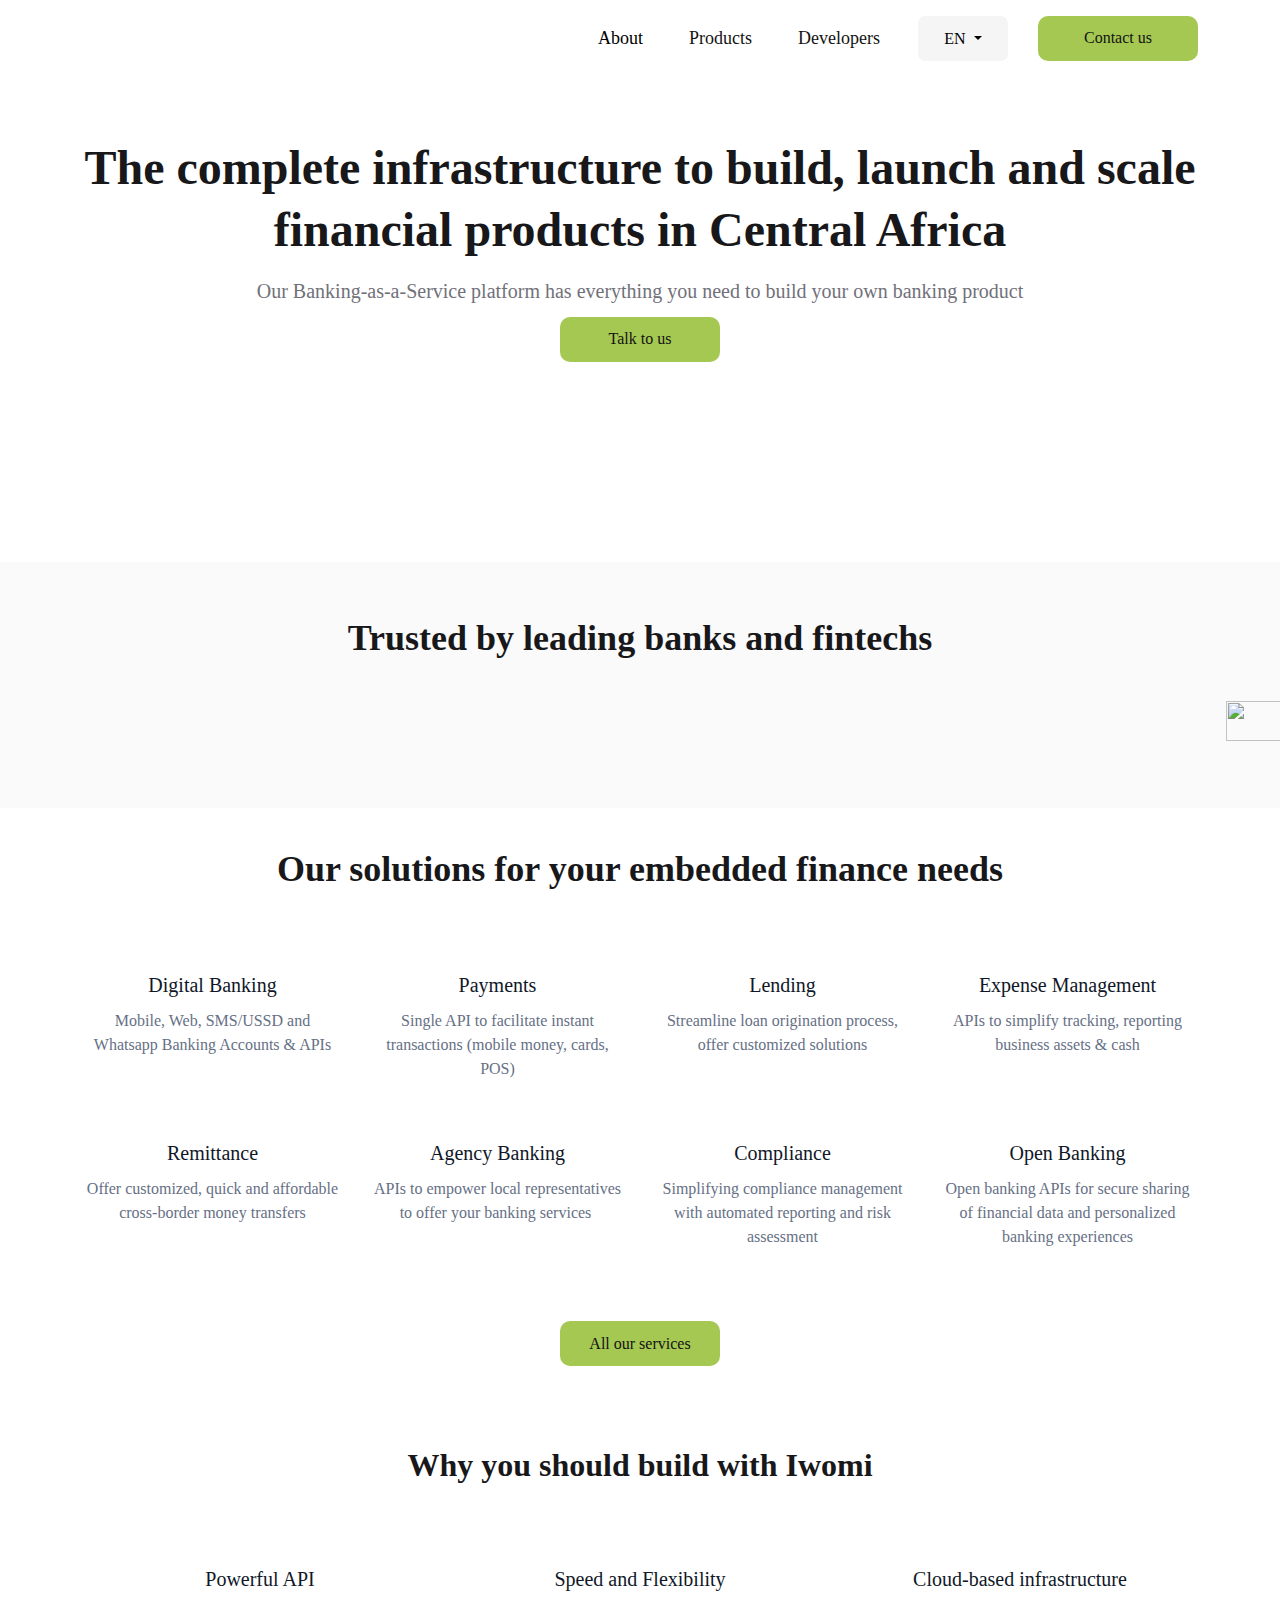
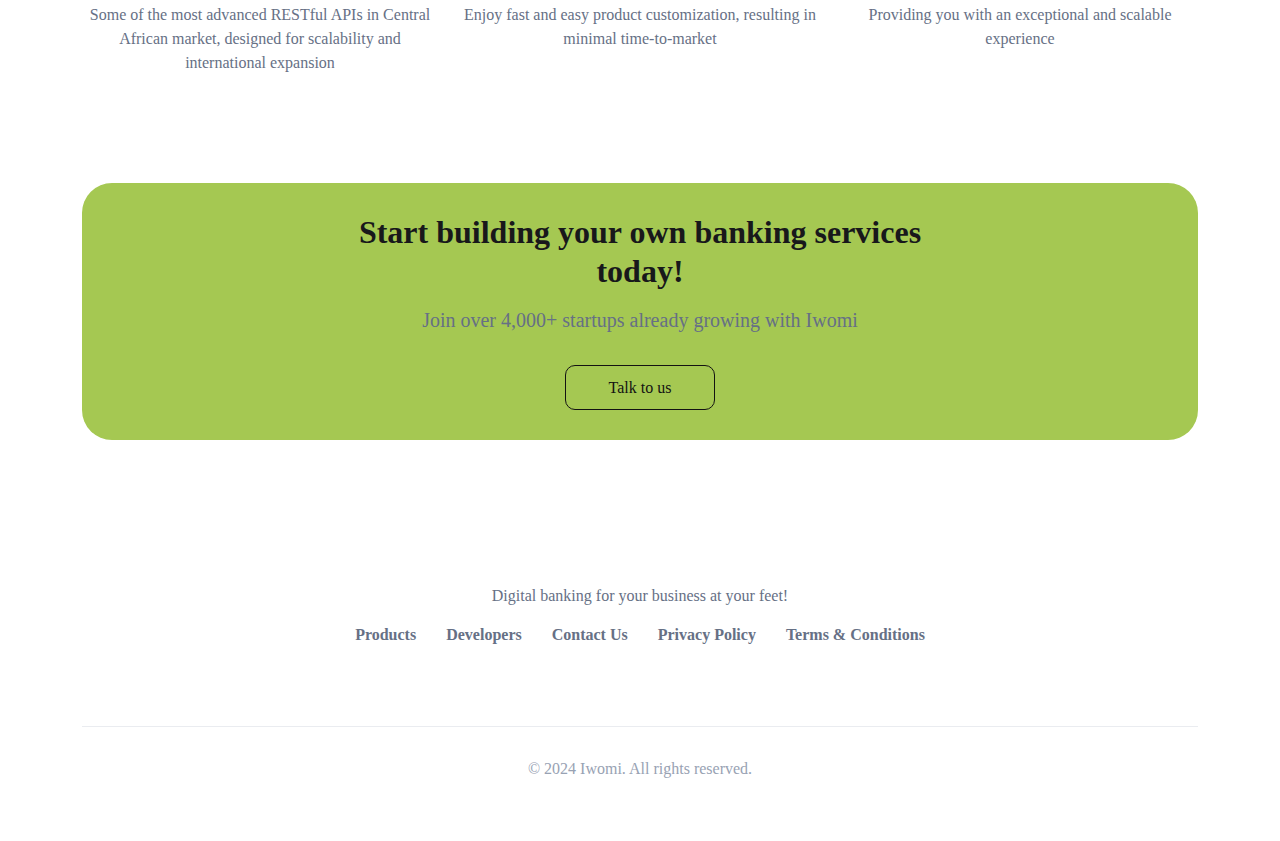
==== index.html @ eb188e6b "widdy" ====
<!doctype html>
<html lang="en">

    <head>
        <meta charset="utf-8">
        <link rel="apple-touch-icon" sizes="180x180" href="./assets/images/apple-touch-icon.png">
        <link rel="icon" type="image/png" sizes="32x32" href="./assets/images/favicon-32x32.png">
        <link rel="icon" type="image/png" sizes="16x16" href="./assets/images/favicon-16x16.png">
        <link rel="manifest" href="./assets/images/site.webmanifest">
        <meta name="msapplication-TileColor" content="#da532c">
        <meta name="theme-color" content="#ffffff">
        <meta name="viewport" content="width=device-width, initial-scale=1">
        <title>iwomi- The complete infrastructure to build, launch and scale financial products in Central Africa
        </title>
        <link href="https://cdn.jsdelivr.net/npm/bootstrap@5.3.3/dist/css/bootstrap.min.css" rel="stylesheet"
            integrity="sha384-QWTKZyjpPEjISv5WaRU9OFeRpok6YctnYmDr5pNlyT2bRjXh0JMhjY6hW+ALEwIH" crossorigin="anonymous">
        <link rel="stylesheet" href="./assets/stylesheet/style.css">
    </head>

    <body>
        <section>
            <div>
                <nav class="navbar navbar-expand-lg bg-transparent pt-3 pb-3">
                    <div class="container">
                        <a class="navbar-brand" href="/">
                            <img src="./assets/images/logo.svg" alt="">
                        </a>
                        <button class="navbar-toggler" type="button" data-bs-toggle="collapse"
                            data-bs-target="#navbarSupportedContent" aria-controls="navbarSupportedContent"
                            aria-expanded="false" aria-label="Toggle navigation">
                            <span class="navbar-toggler-icon"></span>
                        </button>
                        <div class="collapse navbar-collapse" id="navbarSupportedContent">
                            <ul class="navbar-nav me-auto mb-2 mb-lg-0  w-100 d-flex justify-content-end  damn">
                                <li class="nav-item">
                                    <a class="nav-link active" aria-current="page" href="/about.html">About</a>
                                </li>
                                <li class="nav-item">
                                    <a class="nav-link" href="/products.html">Products</a>
                                </li>
                                <li class="nav-item">
                                    <a class="nav-link" href="/developers.html">Developers</a>
                                </li>

                                <li class="nav-item">
                                    <div class="dropdown">
                                        <button class="btn butt dropdown-toggle" type="button" data-bs-toggle="dropdown"
                                            aria-expanded="false">
                                            EN
                                        </button>
                                        <ul class="dropdown-menu">
                                            <li><a class="dropdown-item" href="#">Action</a></li>
                                            <li><a class="dropdown-item" href="#">Another action</a></li>
                                            <li><a class="dropdown-item" href="#">Something else here</a></li>
                                        </ul>
                                    </div>
                                </li>
                                <li class="nav-item">
                                    <button type="button" class=" cont">Contact us</button>
                                </li>

                            </ul>

                        </div>
                    </div>
                </nav>
            </div>
        </section>
        <!-- Home structure -->
        <section>
            <div class="wello">
                <div class="container">
                    <div>
                        <div class="complete">
                            <span>
                                The complete infrastructure to build, launch and scale financial products in
                                <span class="ca">Central
                                    Africa</span>
                            </span>
                        </div>
                        <div class="our">
                            <span>Our Banking-as-a-Service platform has everything you need to build your own banking
                                product</span>
                        </div>
                        <div class="Talk">
                            <button type="button" class=" cont">Talk to us</button>

                        </div>
                        <div class="Talk">
                            <div class="forimage">
                                <video src="./assets/images/weo.mp4" alt="" muted autoplay loop></video>


                            </div>
                        </div>

                    </div>
                </div>
                <div class="weolpss">
                    <div class="Trusted">
                        <span>Trusted by leading banks and fintechs</span>
                    </div>
                    <marquee behavior="scroll" direction="left">
                        <div class="slides">

                            <div class="stare">
                                <img src="./assets/images/img1.png" alt="">
                            </div>
                            <div class="stare">
                                <img src="./assets/images/img2.png" alt="">
                            </div>
                            <div class="stare">
                                <img src="./assets/images/img3.png" alt="">
                            </div>
                            <div class="stare">
                                <img src="./assets/images/img4.png" alt="">
                            </div>
                            <div class="stare">
                                <img src="./assets/images/img5.png" alt="">
                            </div>
                            <div class="stare">
                                <img src="./assets/images/img6.png" alt="">
                            </div>
                            <div class="stare">
                                <img src="./assets/images/img7.png" alt="">
                            </div>
                            <div class="stare">
                                <img src="./assets/images/img8.png" alt="">
                            </div>
                            <div class="stare">
                                <img src="./assets/images/img9.png" alt="">
                            </div>
                            <div class="stare">
                                <img src="./assets/images/img10.png" alt="">
                            </div>
                            <div class="stare">
                                <img src="./assets/images/img11.png" alt="">
                            </div>
                            <div class="stare">
                                <img src="./assets/images/img12.png" alt="">
                            </div>
                            <div class="stare">
                                <img src="./assets/images/img13.png" alt="">
                            </div>
                            <div class="stare">
                                <img src="./assets/images/img14.png" alt="">
                            </div>
                            <div class="stare">
                                <img src="./assets/images/img15.png" alt="">
                            </div>

                            <div class="stare">
                                <img src="./assets/images/img1.png" alt="">
                            </div>
                            <div class="stare">
                                <img src="./assets/images/img2.png" alt="">
                            </div>
                            <div class="stare">
                                <img src="./assets/images/img3.png" alt="">
                            </div>
                            <div class="stare">
                                <img src="./assets/images/img4.png" alt="">
                            </div>
                            <div class="stare">
                                <img src="./assets/images/img5.png" alt="">
                            </div>
                            <div class="stare">
                                <img src="./assets/images/img6.png" alt="">
                            </div>
                            <div class="stare">
                                <img src="./assets/images/img7.png" alt="">
                            </div>
                            <div class="stare">
                                <img src="./assets/images/img8.png" alt="">
                            </div>
                            <div class="stare">
                                <img src="./assets/images/img9.png" alt="">
                            </div>
                            <div class="stare">
                                <img src="./assets/images/img10.png" alt="">
                            </div>
                            <div class="stare">
                                <img src="./assets/images/img11.png" alt="">
                            </div>
                            <div class="stare">
                                <img src="./assets/images/img12.png" alt="">
                            </div>
                            <div class="stare">
                                <img src="./assets/images/img13.png" alt="">
                            </div>
                            <div class="stare">
                                <img src="./assets/images/img14.png" alt="">
                            </div>
                            <div class="stare">
                                <img src="./assets/images/img15.png" alt="">
                            </div>

                        </div>
                    </marquee>
                </div>

            </div>
        </section>
        <!-- solutions hub -->
        <section>
            <div class="ahhau">
                <div class="container">
                    <div class="oursoll">
                        <span>Our solutions for your embedded finance needs</span>
                    </div>
                    <div class="row omamae">
                        <div class="col-12 col-lg-3 mb-5">
                            <div>
                                <div class="d-flex justify-content-center">
                                    <img src="./assets/images/db.svg" alt="">
                                </div>
                                <div class="digi">
                                    <span>Digital Banking</span>
                                </div>
                                <div class="mob">
                                    <span>Mobile, Web, SMS/USSD and Whatsapp Banking Accounts & APIs
                                    </span>
                                </div>
                            </div>
                        </div>
                        <div class="col-12 col-lg-3 mb-5">
                            <div>
                                <div class="d-flex justify-content-center">
                                    <img src="./assets/images/pay.svg" alt="">
                                </div>
                                <div class="digi">
                                    <span>Payments</span>
                                </div>
                                <div class="mob">
                                    <span>Single API to facilitate instant transactions (mobile money, cards, POS)

                                    </span>
                                </div>
                            </div>
                        </div>
                        <div class="col-12 col-lg-3 mb-5">
                            <div>
                                <div class="d-flex justify-content-center">
                                    <img src="./assets/images/lend.svg" alt="">
                                </div>
                                <div class="digi">
                                    <span>Lending</span>
                                </div>
                                <div class="mob">
                                    <span>Streamline loan origination process, offer customized solutions
                                    </span>
                                </div>
                            </div>
                        </div>
                        <div class="col-12 col-lg-3 mb-5">
                            <div>
                                <div class="d-flex justify-content-center">
                                    <img src="./assets/images/em.svg" alt="">
                                </div>
                                <div class="digi">
                                    <span>Expense Management</span>
                                </div>
                                <div class="mob">
                                    <span>APIs to simplify tracking, reporting business assets & cash
                                    </span>
                                </div>
                            </div>
                        </div>
                        <div class="col-12 col-lg-3 mb-5">
                            <div>
                                <div class="d-flex justify-content-center">
                                    <img src="./assets/images/remit.svg" alt="">
                                </div>
                                <div class="digi">
                                    <span>Remittance</span>
                                </div>
                                <div class="mob">
                                    <span>Offer customized, quick and affordable cross-border money transfers
                                    </span>
                                </div>
                            </div>
                        </div>
                        <div class="col-12 col-lg-3 mb-5">
                            <div>
                                <div class="d-flex justify-content-center">
                                    <img src="./assets/images/ab.svg" alt="">
                                </div>
                                <div class="digi">
                                    <span>Agency Banking</span>
                                </div>
                                <div class="mob">
                                    <span>APIs to empower local representatives to offer your banking services 
                                    </span>
                                </div>
                            </div>
                        </div>
                        <div class="col-12 col-lg-3 mb-5">
                            <div>
                                <div class="d-flex justify-content-center">
                                    <img src="./assets/images/compp.svg" alt="">
                                </div>
                                <div class="digi">
                                    <span>Compliance</span>
                                </div>
                                <div class="mob">
                                    <span>Simplifying compliance management with automated reporting and risk assessment
                                    </span>
                                </div>
                            </div>
                        </div>
                        <div class="col-12 col-lg-3 mb-5">
                            <div>
                                <div class="d-flex justify-content-center">
                                    <img src="./assets/images/ob.svg" alt="">
                                </div>
                                <div class="digi">
                                    <span>Open Banking</span>
                                </div>
                                <div class="mob">
                                    <span>Open banking APIs for secure sharing of financial data and personalized
                                        banking experiences
                                    </span>
                                </div>
                            </div>
                        </div>
                    </div>
                    <div class="Talk mt-4 mb-5">
                        <button type="button" class=" cont">All our services</button>

                    </div>
                </div>
            </div>
        </section>

        <!-- why choose us -->
        <div class="whywhyhwy">
            <div class="container">
                <div class="whyshould">
                    <span>Why you should build with Iwomi</span>
                </div>
                <div class="row omamae">
                    <div class="col-12 col-lg-4 mb-5">
                        <div>
                            <div class="d-flex justify-content-center">
                                <img src="./assets/images/db.svg" alt="">
                            </div>
                            <div class="digi">
                                <span>Powerful API</span>
                            </div>
                            <div class="mob">
                                <span>Some of the most advanced RESTful APIs in Central African market, designed for
                                    scalability and international expansion

                                </span>
                            </div>
                        </div>
                    </div>
                    <div class="col-12 col-lg-4 mb-5">
                        <div>
                            <div class="d-flex justify-content-center">
                                <img src="./assets/images/pay.svg" alt="">
                            </div>
                            <div class="digi">
                                <span>Speed and Flexibility</span>
                            </div>
                            <div class="mob">
                                <span>Enjoy fast and easy product customization, resulting in minimal time-to-market

                                </span>
                            </div>
                        </div>
                    </div>
                    <div class="col-12 col-lg-4 mb-5">
                        <div>
                            <div class="d-flex justify-content-center">
                                <img src="./assets/images/lend.svg" alt="">
                            </div>
                            <div class="digi">
                                <span>Cloud-based infrastructure</span>
                            </div>
                            <div class="mob">
                                <span>Providing you with an exceptional and scalable experience
                                </span>
                            </div>
                        </div>
                    </div>
                </div>

                <div class="greenshsy">
                    <div class="evetru">
                        <div class="quetd">
                            <div class="start">
                                <span>Start building your own banking services today!</span>
                            </div>
                            <div class="joinn">
                                <span>Join over 4,000+ startups already growing with Iwomi</span>
                            </div>
                            <div>
                                <button type="button" class=" cont-out">Talk to us</button>
                            </div>
                        </div>
                    </div>
                </div>
            </div>
        </div>
        <!-- footer -->
        <section>
            <div>
                <div class="container">
                    <div class="opopop">
                        <div>
                            <img src="./assets/images/logo.svg" alt="">
                        </div>
                        <div class="digital">
                            <span>Digital banking for your business at your feet!</span>
                        </div>
                        <div class="lions">
                            <a href="./products.html">
                                <div class="popop">
                                    Products
                                </div>
                            </a>
                            <a href="./developers.html">
                                <div class="popop">
                                    Developers
                                </div>
                            </a>

                            <div class="popop">
                                <a href="/contact.html">
                                    Contact Us
                                </a>

                            </div>
                            <div class="popop">
                                Privacy Policy
                            </div>
                            <div class="popop">
                                Terms & Conditions
                            </div>

                        </div>
                        <div class="wlios">
                            <div>
                                <img src="./assets/images/teitter.svg" alt="">
                            </div>
                            <div>
                                <img src="./assets/images/linkdin.svg" alt="">
                            </div>
                            <div>
                                <img src="./assets/images/facebook.svg" alt="">
                            </div>
                            <div>
                                <img src="./assets/images/github.svg" alt="">
                            </div>
                        </div>
                    </div>
                    <div class="siyfha">© 2024 Iwomi. All rights reserved.</div>
                </div>
            </div>
        </section>
        <script src="https://cdn.jsdelivr.net/npm/bootstrap@5.3.3/dist/js/bootstrap.bundle.min.js"
            integrity="sha384-YvpcrYf0tY3lHB60NNkmXc5s9fDVZLESaAA55NDzOxhy9GkcIdslK1eN7N6jIeHz"
            crossorigin="anonymous"></script>
    </body>

</html>
---- assets/stylesheet/style.css ----
.butt {
  background-color: #f5f5f5;
  font-family: Inter;
  font-size: 16px;
  font-weight: 500;
  line-height: 19.36px;
  text-align: center;
  color: #000000;
  width: 90px;
  height: 45px;

  border-radius: 7px;
  opacity: 0px;
}
.cont {
  background-color: #a5c852;
  font-family: Inter;
  font-size: 16px;
  font-weight: 500;
  line-height: 24.2px;
  text-align: center;
  color: #131312;
  width: 160px;
  height: 45px;
  outline: none;
  border: none;
  border-radius: 10px;
  opacity: 0px;
}
.nav-item {
  margin-left: 30px;
}
.nav-link {
  font-family: Inter;
  font-size: 18px;
  font-weight: 500;
  line-height: 21.78px;
  text-align: center;
  color: #131312;
}
.damn {
  display: flex;
  align-items: center;
}
.wello {
  margin-top: 60px;
}
.complete {
  font-family: Inter;
  font-size: 48px;
  font-weight: 700;
  line-height: 62px;
  text-align: center;
  color: #18181b;
}

.our {
  font-family: Inter;
  font-size: 20px;
  font-weight: 400;
  line-height: 26px;
  text-align: center;
  margin-top: 17px;
  color: #71717a;
}
.Talk {
  display: flex;
  justify-content: center;
  margin-top: 13px;
}
.forimage {
  width: 100%;
  height: 100%;
  object-fit: cover;
}
.forimage img {
  width: 100%;
  height: 100%;
  object-fit: cover;
}
.Trusted {
  font-family: Inter;
  font-size: 36px;
  font-weight: 600;
  line-height: 43.57px;
  text-align: center;
  color: #18181b;
  margin-top: 40px;
}
.weolpss {
  background-color: #fafafa;
  margin-top: 30px;
  padding-top: 15px;
  padding-bottom: 20px;
}
.slides {
  display: flex;
  overflow-x: hidden;
  align-items: center;
  gap: 30px;
  margin-top: 40px;
  margin-bottom: 40px;
}
.stare {
  height: 40px;
  width: 200px !important;
  object-fit: cover;
}
.stare img {
  height: 100%;
  width: 200px !important;
  object-fit: contain;
}
.oursoll {
  font-family: Inter;
  font-size: 36px;
  font-weight: 600;
  line-height: 43.57px;
  text-align: center;
  color: #18181b;
}
.ahhau {
  padding-top: 40px;
}
.omamae {
  margin-top: 70px;
}
.digi {
  color: #101828;
  font-family: Inter;
  font-size: 20px;
  font-weight: 500;
  line-height: 30px;
  text-align: center;
  margin-top: 9px;
}
.mob {
  margin-top: 9px;
  color: #667085;
  font-family: Inter;
  font-size: 16px;
  font-weight: 400;
  line-height: 24px;
  text-align: center;
}
.whywhyhwy {
  margin-top: 80px;
  margin-bottom: 80px;
}
.whyshould {
  font-family: Inter;
  font-size: 32px;
  font-weight: 600;
  line-height: 38.73px;
  text-align: center;
  color: #18181b;
}
.greenshsy {
  margin-top: 60px;
  width: 100%;
  height: 100%;

  background-color: #a5c852;
  border-radius: 30px;
}
.evetru {
  background-image: url('../images/vv.svg');
  background-position: center;
  background-size: cover;
  width: 100%;
  height: 100%;
  display: flex;
  justify-content: center;
}
.quetd {
  width: 55%;
  display: flex;
  /* justify-content: center; */
  align-items: center;
  flex-direction: column;
  padding-top: 30px;
  padding-bottom: 30px;
}
.start {
  font-family: Inter;
  font-size: 32px;
  font-weight: 600;
  line-height: 38.73px;
  text-align: center;
  color: #18181b;
}
.joinn {
  font-family: Inter;
  font-size: 20px;
  font-weight: 400;
  line-height: 30px;
  text-align: center;
  color: #667085;
  margin-top: 15px;
}
.cont-out {
  background-color: #a5c85200;
  font-family: Inter;
  font-size: 16px;
  font-weight: 500;
  line-height: 24.2px;
  text-align: center;
  color: #131312;
  width: 150px;
  height: 45px;
  outline: none;
  border: 1px solid #131312;
  border-radius: 10px;
  margin-top: 30px;
}
.opopop {
  display: flex;
  justify-content: center;
  width: 100%;

  flex-direction: column;
  align-items: center;
  padding-top: 40px;
  padding-bottom: 40px;
}
.digital {
  color: #667085;
  font-family: Inter;
  font-size: 16px;
  font-weight: 400;
  line-height: 24px;
  text-align: center;
}
.lions {
  display: flex;
  gap: 30px;
  margin-top: 15px;
}
.popop {
  color: #667085;
  font-family: Inter;
  font-size: 16px;
  font-weight: 600;
  line-height: 24px;
  text-align: left;
  cursor: pointer;
}
.popop a {
  color: inherit !important;
}
.wlios {
  display: flex;
  gap: 30px;
  margin-top: 15px;
}
.wlios div {
  cursor: pointer;
}
.siyfha {
  border-top: 1px solid #eaecf0;
  color: #98a2b3;
  padding-top: 30px;
  padding-bottom: 60px;
  font-family: Inter;
  font-size: 16px;
  font-weight: 400;
  line-height: 24px;
  text-align: center;
}
.hetay {
  width: 100%;
  height: 100%;
  border-radius: 30px;
  background-color: #a5c8520d;
  display: flex;
  padding-top: 40px;
  padding-bottom: 40px;
  justify-content: center;
  align-items: center;
  flex-direction: column;
  margin-top: 40px;
}
.hetay2 {
  width: 100%;
  height: 100%;
  border-radius: 30px;
  background-color: #a5c85200;
  display: flex;
  padding-top: 40px;
  padding-bottom: 40px;
  justify-content: center;
  align-items: center;
  flex-direction: column;
  margin-top: 40px;
}
.whoarewe {
  font-family: Inter;
  font-size: 36px;
  font-weight: 700;
  line-height: 62px;
  text-align: center;
  color: #18181b;
}
.whiry {
  font-family: Inter;
  font-size: 20px;
  font-weight: 400;
  line-height: 26px;
  text-align: center;
  color: #767676;
  width: 70%;
  margin-top: 18px;
}
.arrwi {
  width: 100%;
  height: 100%;
  margin-top: 60px;
  margin-bottom: 30px;
  object-fit: cover;
}
.arrwi img {
  width: 100%;
  height: 100%;

  object-fit: cover;
}
.arrowsbsbs {
  margin-top: 90px;
}
.wiss {
  width: 100%;
  height: 100%;
  object-fit: cover;
}
.wiss img {
  width: 100%;
  height: 100%;
}
.mission {
  font-family: Inter;
  font-size: 36px;
  font-weight: 600;
  line-height: 43.57px;
  text-align: left;
  color: #131312;
}
.wefight {
  font-family: Inter;
  font-size: 20px;
  font-weight: 400;
  line-height: 24px;
  text-align: left;
  color: #667085;
  margin-top: 20px;
}
.sasau {
  display: flex;
  height: 100%;
  align-items: center;
  margin-left: 30px;
}
.rowd {
  display: flex;
  gap: 23px;
}
.pdpd {
  font-family: Inter;
  font-size: 18px;
  font-weight: 400;
  cursor: pointer;
  color: #131312;
  height: 35px;
}
.actives {
  border-bottom: 1px solid #a5c852;
  color: #a5c852 !important;
}

a {
  text-decoration: none;
}
.ajaba {
  display: flex;
  justify-content: center;
  gap: 50px;
  margin-top: 40px;
}
.mojito {
  width: 220px;
  height: 61px;
}
.mojito img {
  width: 100%;
  height: 100%;
  object-fit: cover;
}
.eifjs {
  width: 100%;
  height: 100%;
}
.eifjs img {
  width: 100%;
  height: 100%;
  object-fit: cover;
}
.rres {
  font-family: Inter;
  font-size: 20px;
  font-weight: 400;
  line-height: 30px;
  text-align: left;
  color: #667085;
}
.rres a {
  font-family: Inter;
  font-size: 20px;
  font-weight: 500;
  line-height: 30px;
  text-align: left;
  color: #a5c852;
}
.labell {
  color: #344054;
  font-family: Inter;
  font-size: 14px;
  font-weight: 500;
  line-height: 20px;
  text-align: left;
}
.ikhfu {
  height: 48px;
  width: 100%;
  padding: 12px 16px 12px 16px;
  border-radius: 8px;
  border: 1px solid #d0d5dd;
  outline: none;
  margin-top: 15px;
  font-family: Inter;
  font-size: 16px;
  font-weight: 400;
  line-height: 24px;
  text-align: left;
  color: #667085;
}
.area {
  width: 100%;
  height: 128px;
  padding: 10px 14px 10px 14px;
  gap: 8px;
  border-radius: 8px;
  border: 1px solid #d0d5dd;
  outline: none;
  margin-top: 15px;
  font-family: Inter;
  font-size: 16px;
  font-weight: 400;
  line-height: 24px;
  text-align: left;
  color: #667085;
}
.Submit {
  width: 100%;
  height: 48px;
  padding: 12px 20px 12px 20px;
  gap: 8px;
  border-radius: 8px;
  border: none;
  background-color: #a5c852;
  color: black;
}
@media screen and (max-width: 991px) {
  .sasau {
    display: flex;
    height: 100%;
    align-items: center;
    margin-left: 30px;
    margin-top: 30px;
  }
  .whiry {
    font-family: Inter;
    font-size: 20px;
    font-weight: 400;
    line-height: 26px;
    text-align: center;
    color: #767676;
    width: 90%;
    margin-top: 18px;
  }
  .nav-item {
    margin-left: 0px;
  }
  .butt {
    background-color: #f5f5f5;
    margin-top: 6px;
  }
  .cont {
    background-color: #a5c852;
    margin-top: 15px;
  }
  .damn {
    display: flex;
    align-items: flex-start;
  }
  .quetd {
    width: 90%;
    padding-top: 50px;
    padding-bottom: 50px;
  }
}
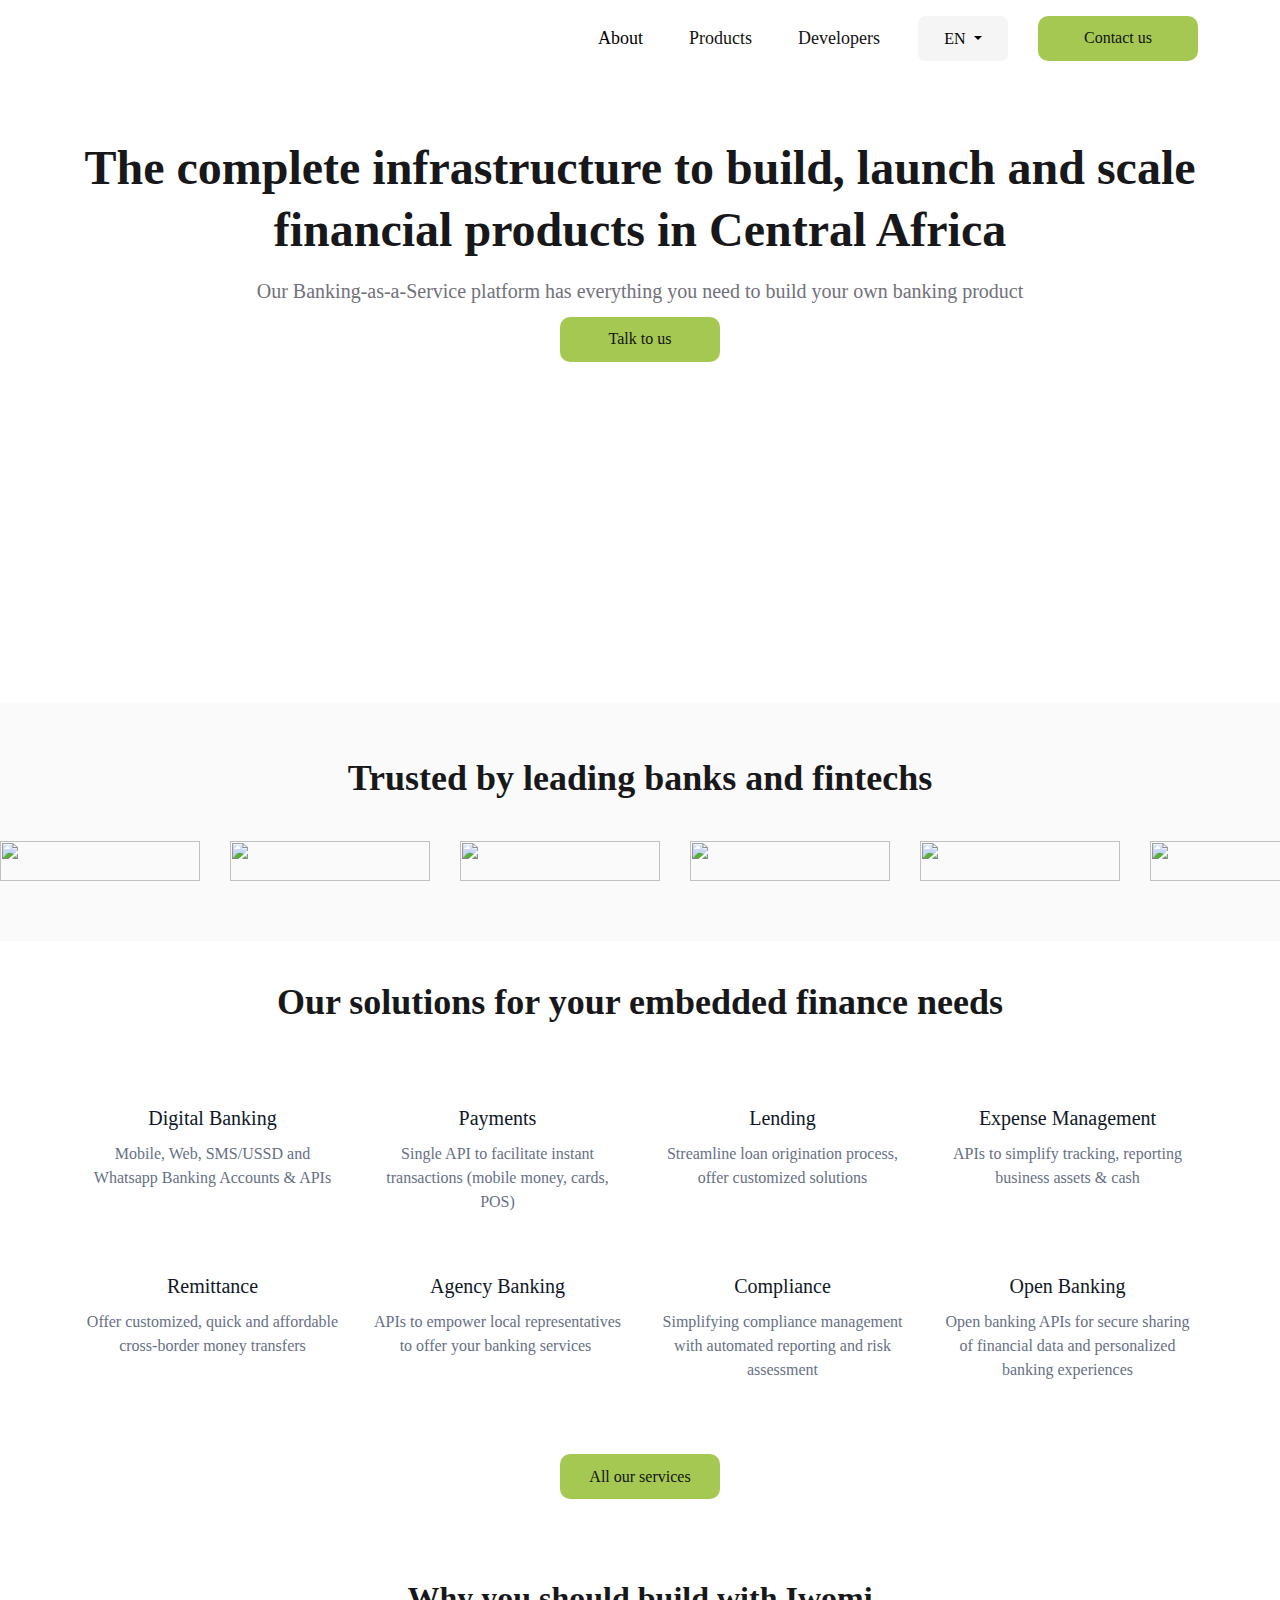
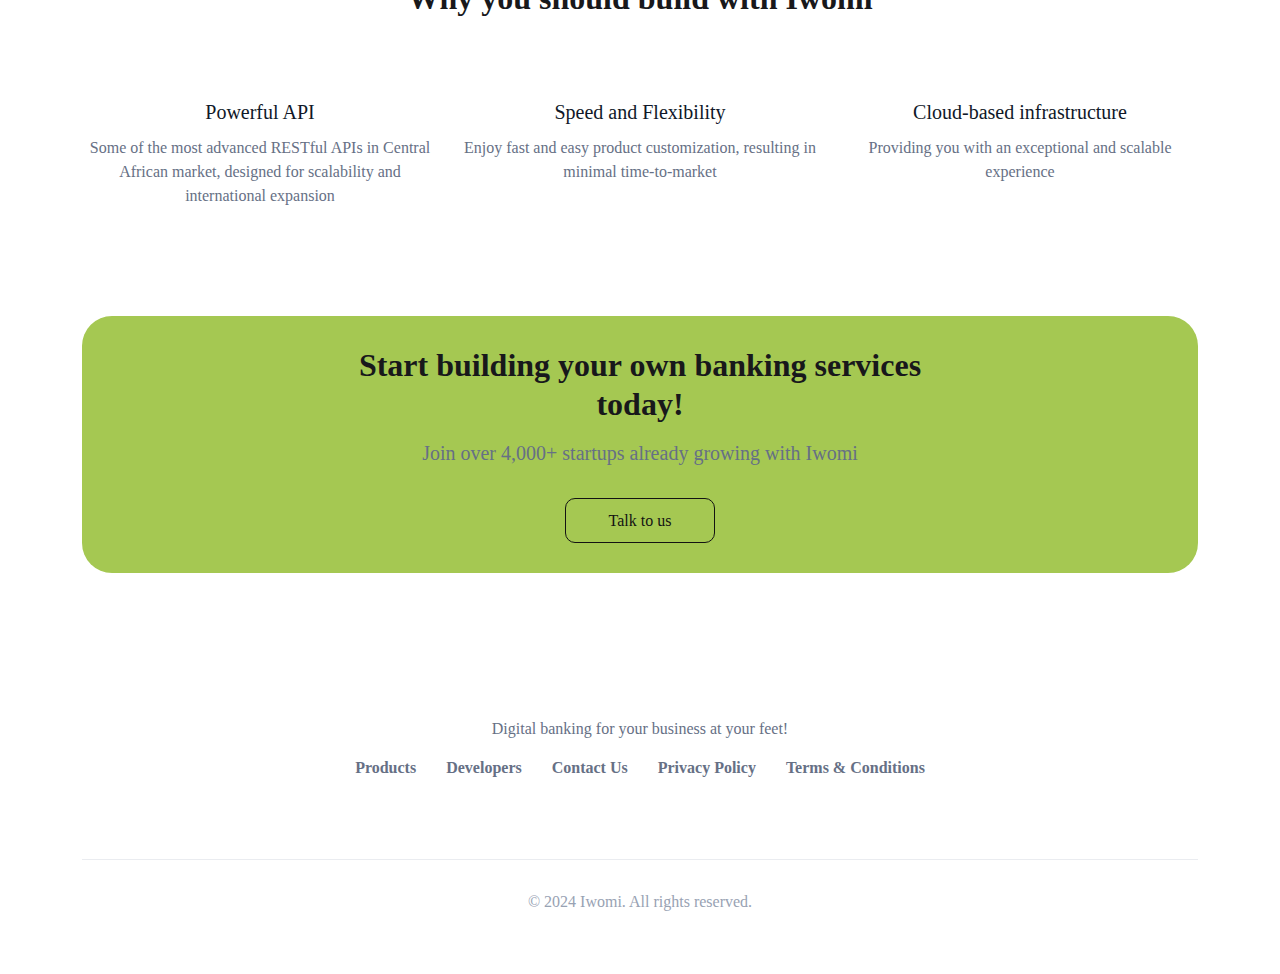
==== commit 64d6050a: "eieiie" ====
--- a/index.html
+++ b/index.html
@@ -83,7 +83,10 @@
                                 product</span>
                         </div>
                         <div class="Talk">
-                            <button type="button" class=" cont">Talk to us</button>
+                            <a href="/developers.html">
+                                <button type="button" class=" cont">Talk to us</button>
+                            </a>
+
 
                         </div>
                         <div class="Talk">
@@ -100,7 +103,8 @@
                     <div class="Trusted">
                         <span>Trusted by leading banks and fintechs</span>
                     </div>
-                    <marquee behavior="scroll" direction="left">
+                    <div class="slides-container">
+
                         <div class="slides">
 
                             <div class="stare">
@@ -196,7 +200,11 @@
                             </div>
 
                         </div>
-                    </marquee>
+
+                    </div>
+
+
+
                 </div>
 
             </div>
@@ -325,7 +333,10 @@
                         </div>
                     </div>
                     <div class="Talk mt-4 mb-5">
-                        <button type="button" class=" cont">All our services</button>
+                        <a href="/products.html">
+                            <button type="button" class=" cont">All our services</button>
+                        </a>
+
 
                     </div>
                 </div>
@@ -396,7 +407,10 @@
                                 <span>Join over 4,000+ startups already growing with Iwomi</span>
                             </div>
                             <div>
-                                <button type="button" class=" cont-out">Talk to us</button>
+                                <a href="/developers.html">
+                                    <button type="button" class=" cont-out">Talk to us</button>
+                                </a>
+
                             </div>
                         </div>
                     </div>
@@ -462,6 +476,11 @@
         <script src="https://cdn.jsdelivr.net/npm/bootstrap@5.3.3/dist/js/bootstrap.bundle.min.js"
             integrity="sha384-YvpcrYf0tY3lHB60NNkmXc5s9fDVZLESaAA55NDzOxhy9GkcIdslK1eN7N6jIeHz"
             crossorigin="anonymous"></script>
+        <script>
+            setTimeout(function () {
+                document.getElementById("myMarquee").setAttribute("scrollamount", "10");
+            }, 3000); // Adjust the time (in milliseconds) before scrolling begins
+        </script>
     </body>
 
 </html>--- a/assets/stylesheet/style.css
+++ b/assets/stylesheet/style.css
@@ -72,11 +72,14 @@
   width: 100%;
   height: 100%;
   object-fit: cover;
-}
-.forimage img {
-  width: 100%;
-  height: 100%;
-  object-fit: cover;
+  margin-top: 80px;
+  margin-bottom: 60px;
+}
+.forimage video {
+  width: 100%;
+  height: 100%;
+  object-fit: cover;
+  border-radius: 16px;
 }
 .Trusted {
   font-family: Inter;
@@ -95,11 +98,23 @@
 }
 .slides {
   display: flex;
-  overflow-x: hidden;
   align-items: center;
   gap: 30px;
   margin-top: 40px;
   margin-bottom: 40px;
+  animation: scrollAnimation 10s linear infinite;
+}
+@keyframes scrollAnimation {
+  0% {
+    transform: translateX(0);
+  }
+  100% {
+    transform: translateX(-100%);
+  }
+}
+
+.slides-container {
+  overflow: hidden;
 }
 .stare {
   height: 40px;
@@ -234,6 +249,7 @@
 .lions {
   display: flex;
   gap: 30px;
+  flex-wrap: wrap;
   margin-top: 15px;
 }
 .popop {
@@ -255,6 +271,8 @@
 }
 .wlios div {
   cursor: pointer;
+
+  /* gap: 60px; */
 }
 .siyfha {
   border-top: 1px solid #eaecf0;
@@ -353,6 +371,15 @@
   color: #667085;
   margin-top: 20px;
 }
+.wefight2 {
+  font-family: Inter;
+  font-size: 32px;
+  font-weight: 400;
+  line-height: 38.73px;
+  text-align: left;
+  color: #667085;
+  margin-top: 20px;
+}
 .sasau {
   display: flex;
   height: 100%;
@@ -362,18 +389,27 @@
 .rowd {
   display: flex;
   gap: 23px;
+  flex-wrap: wrap;
 }
 .pdpd {
   font-family: Inter;
-  font-size: 18px;
-  font-weight: 400;
+  font-size: 16px;
+  font-weight: 500;
   cursor: pointer;
   color: #131312;
   height: 35px;
+  display: flex;
+  justify-content: center;
+  align-items: center;
 }
 .actives {
   border-bottom: 1px solid #a5c852;
-  color: #a5c852 !important;
+  background-color: #a5c852 !important;
+  padding: 14px;
+  display: flex;
+  border-radius: 17px;
+  justify-content: center;
+  align-items: center;
 }
 
 a {
@@ -468,7 +504,93 @@
   background-color: #a5c852;
   color: black;
 }
+.Submit-outline {
+  width: 100%;
+  height: 48px;
+  padding: 12px 20px 12px 20px;
+  gap: 8px;
+  border-radius: 8px;
+  border: 1px solid #a5c852;
+  background-color: #a5c85200;
+  color: #a5c852;
+}
+.eatrice {
+  margin-top: 60px;
+}
+.aiiifn {
+  display: flex;
+  width: 70%;
+  justify-content: space-between;
+  align-items: center;
+}
+.swiss {
+  font-family: Inter;
+  font-size: 32px;
+  font-weight: 600;
+  line-height: 38.73px;
+  text-align: left;
+  color: #131312;
+}
+.Sandbox {
+  font-family: Inter;
+  font-size: 14px;
+  font-weight: 500;
+  line-height: 16.94px;
+  text-align: center;
+  color: #a5c852;
+  width: 109px;
+  height: 32px;
+  background: #a5c85233;
+  outline: none;
+  border: none;
+  border-radius: 5px;
+  opacity: 0px;
+}
+.nobodus {
+  display: flex;
+  width: 80%;
+  margin-bottom: 40px;
+}
+.get {
+  font-family: Inter;
+  font-size: 24px;
+  font-weight: 600;
+  line-height: 29.05px;
+  text-align: left;
+  color: #131312;
+}
+
+.judyr {
+  color: #667085;
+  font-family: Inter;
+  font-size: 16px;
+  font-weight: 400;
+  line-height: 24px;
+  text-align: left;
+  margin-top: 13px;
+}
+@media screen and (max-width: 768px) {
+  .complete {
+    font-family: Inter;
+    font-size: 23px;
+    font-weight: 700;
+    line-height: 42px;
+    text-align: center;
+    color: #18181b;
+  }
+}
 @media screen and (max-width: 991px) {
+  .aiiifn {
+    display: flex;
+    width: 100%;
+    justify-content: space-between;
+    align-items: center;
+  }
+  .nobodus {
+    display: flex;
+    width: 100%;
+    margin-bottom: 40px;
+  }
   .sasau {
     display: flex;
     height: 100%;
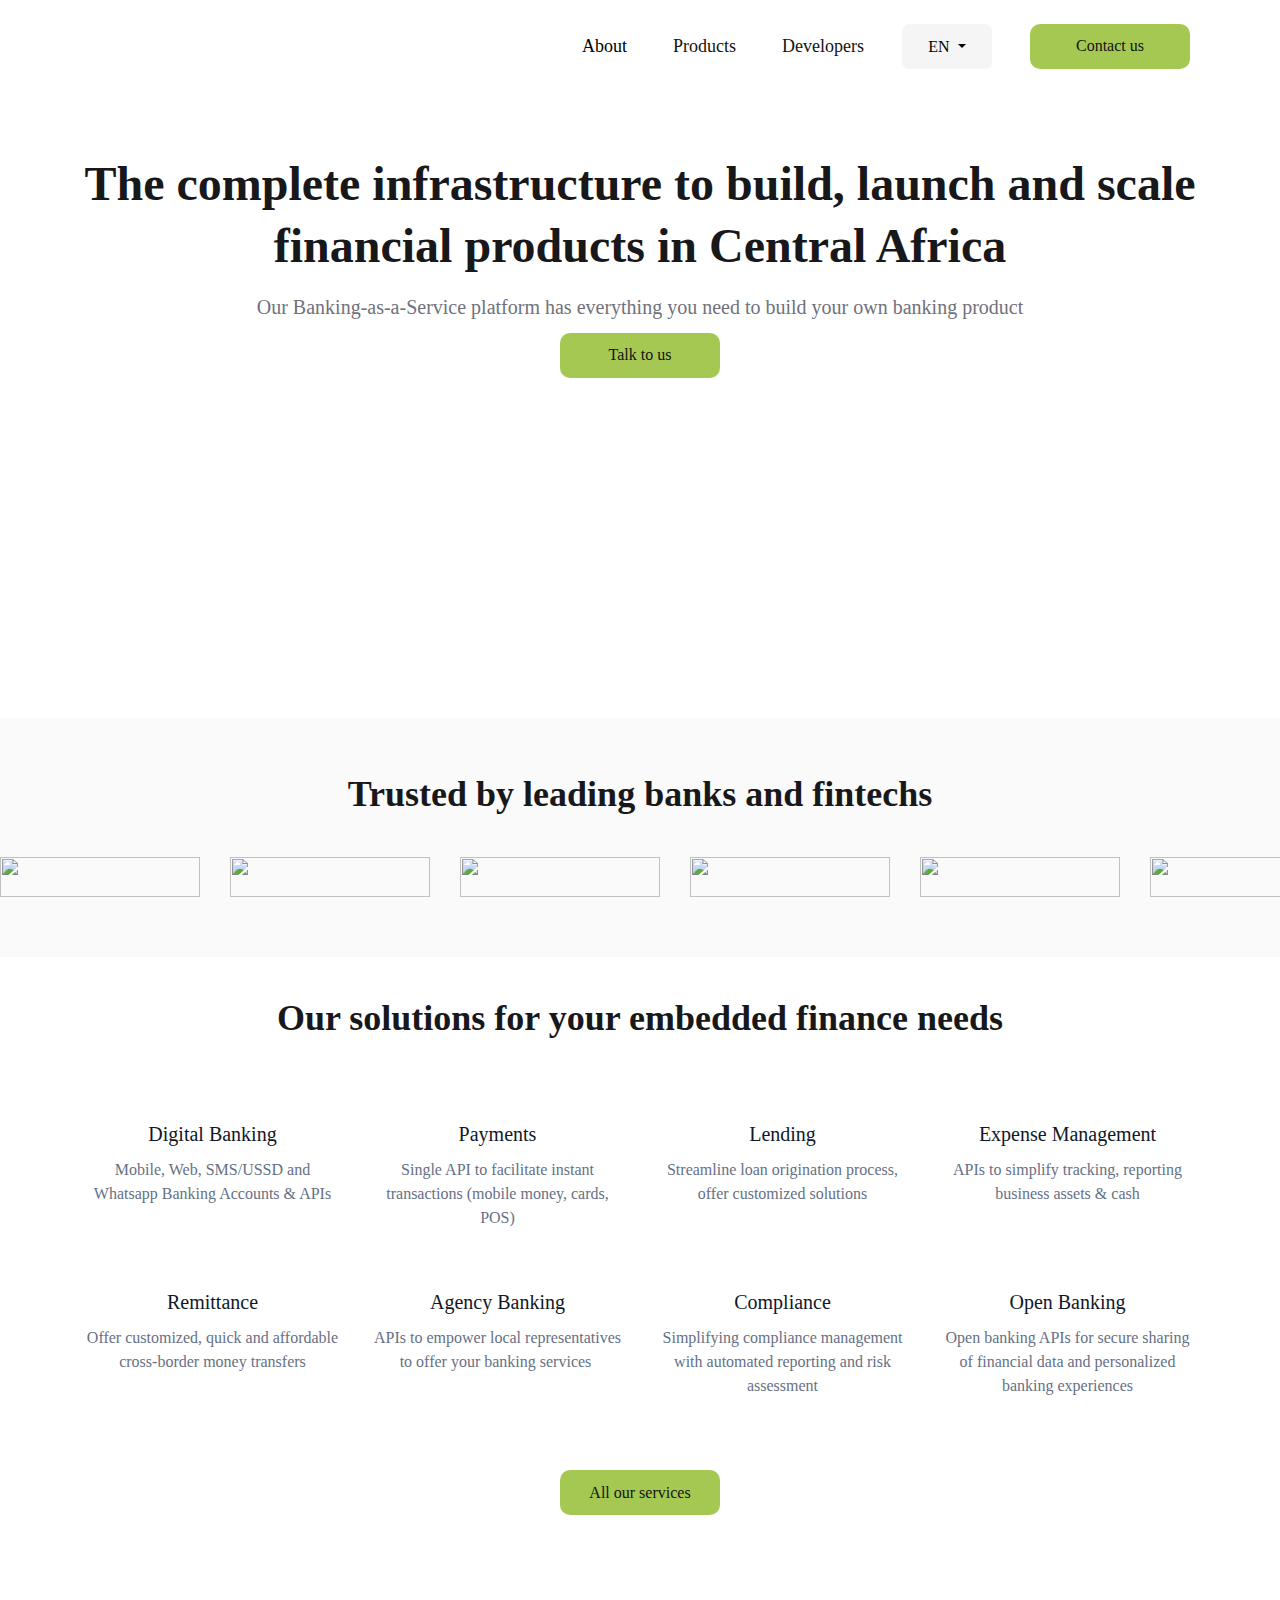
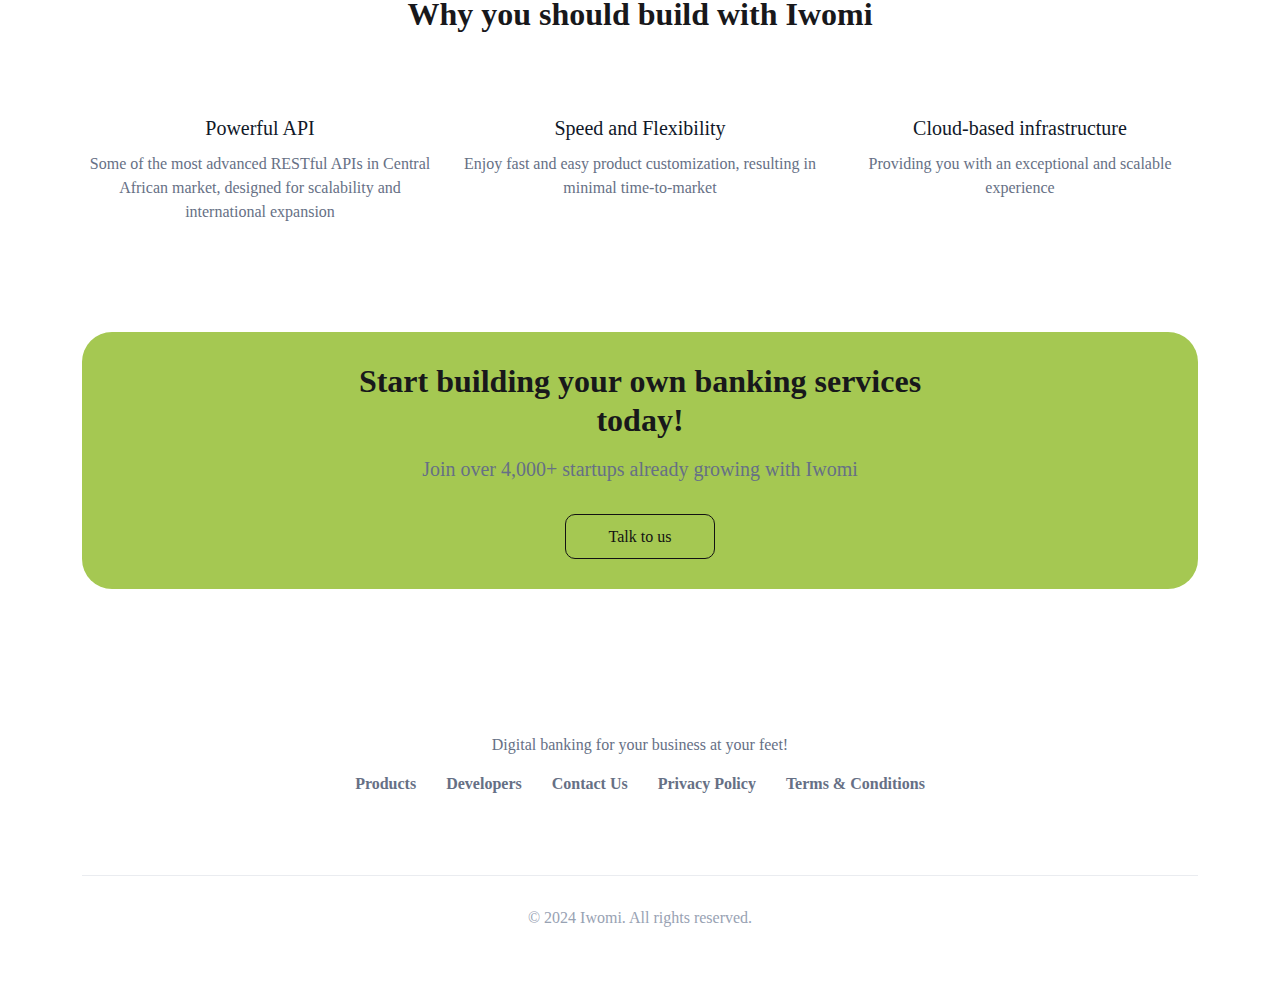
==== commit 43a7ac7a: "Update index.html" ====
--- a/index.html
+++ b/index.html
@@ -49,14 +49,16 @@
                                             EN
                                         </button>
                                         <ul class="dropdown-menu">
-                                            <li><a class="dropdown-item" href="#">Action</a></li>
-                                            <li><a class="dropdown-item" href="#">Another action</a></li>
-                                            <li><a class="dropdown-item" href="#">Something else here</a></li>
+                                            <li><a class="dropdown-item" href="#">English</a></li>
+                                            <li><a class="dropdown-item" href="#">French</a></li>
+                                        
                                         </ul>
                                     </div>
                                 </li>
                                 <li class="nav-item">
+                                     <a class="nav-link" href="/contact.html">
                                     <button type="button" class=" cont">Contact us</button>
+                                     </a>
                                 </li>
 
                             </ul>
@@ -483,4 +485,4 @@
         </script>
     </body>
 
-</html>+</html>
--- a/assets/stylesheet/style.css
+++ b/assets/stylesheet/style.css
@@ -319,6 +319,16 @@
   text-align: center;
   color: #18181b;
 }
+.whiry1 {
+  font-family: Inter;
+  font-size: 20px;
+  font-weight: 400;
+  line-height: 26px;
+  text-align: center;
+  color: #767676;
+  width: 50%;
+  margin-top: 18px;
+}
 .whiry {
   font-family: Inter;
   font-size: 20px;
@@ -329,6 +339,16 @@
   width: 70%;
   margin-top: 18px;
 }
+.whiry2 {
+  font-family: Inter;
+font-size: 32px;
+font-weight: 400;
+line-height: 42px;
+text-align: center;
+  color: #767676;
+  width: 70%;
+  margin-top: 18px;
+}
 .arrwi {
   width: 100%;
   height: 100%;
@@ -379,6 +399,7 @@
   text-align: left;
   color: #667085;
   margin-top: 20px;
+  width:80%;
 }
 .sasau {
   display: flex;
@@ -388,8 +409,16 @@
 }
 .rowd {
   display: flex;
+  justify-content:center;
+   align-items: center;
   gap: 23px;
   flex-wrap: wrap;
+  height:100%;
+  width:100%;
+  border-radius:50px;
+  background-color:#F5F5F5;
+  padding-top:40px;
+  padding-bottom:40px;
 }
 .pdpd {
   font-family: Inter;
@@ -397,7 +426,7 @@
   font-weight: 500;
   cursor: pointer;
   color: #131312;
-  height: 35px;
+  height: 100%;
   display: flex;
   justify-content: center;
   align-items: center;
@@ -407,7 +436,7 @@
   background-color: #a5c852 !important;
   padding: 14px;
   display: flex;
-  border-radius: 17px;
+  border-radius: 50px;
   justify-content: center;
   align-items: center;
 }
@@ -580,6 +609,26 @@
   }
 }
 @media screen and (max-width: 991px) {
+  .whiry1 {
+  font-family: Inter;
+  font-size: 20px;
+  font-weight: 400;
+  line-height: 26px;
+  text-align: center;
+  color: #767676;
+  width: 90%;
+  margin-top: 18px;
+}
+  .wefight2 {
+  font-family: Inter;
+  font-size: 32px;
+  font-weight: 400;
+  line-height: 38.73px;
+  text-align: left;
+  color: #667085;
+  margin-top: 20px;
+  width:100%;
+}
   .aiiifn {
     display: flex;
     width: 100%;
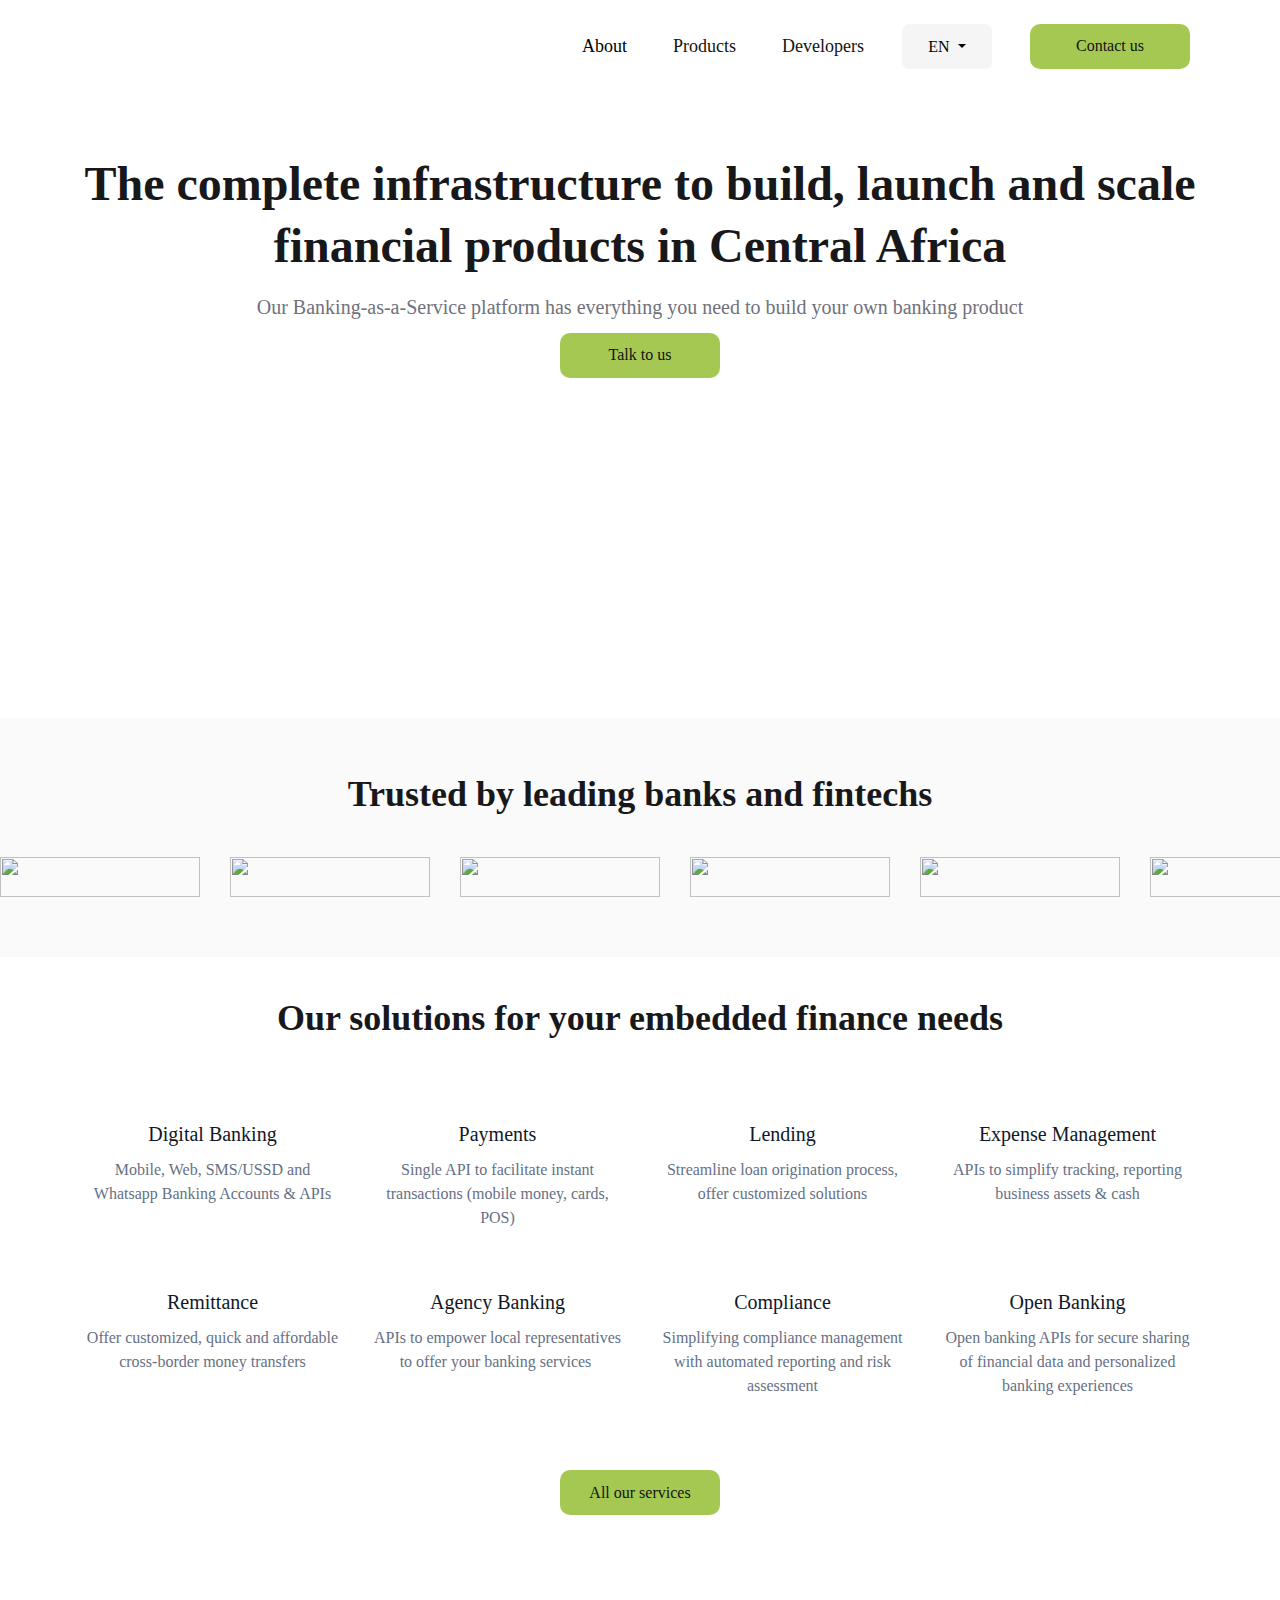
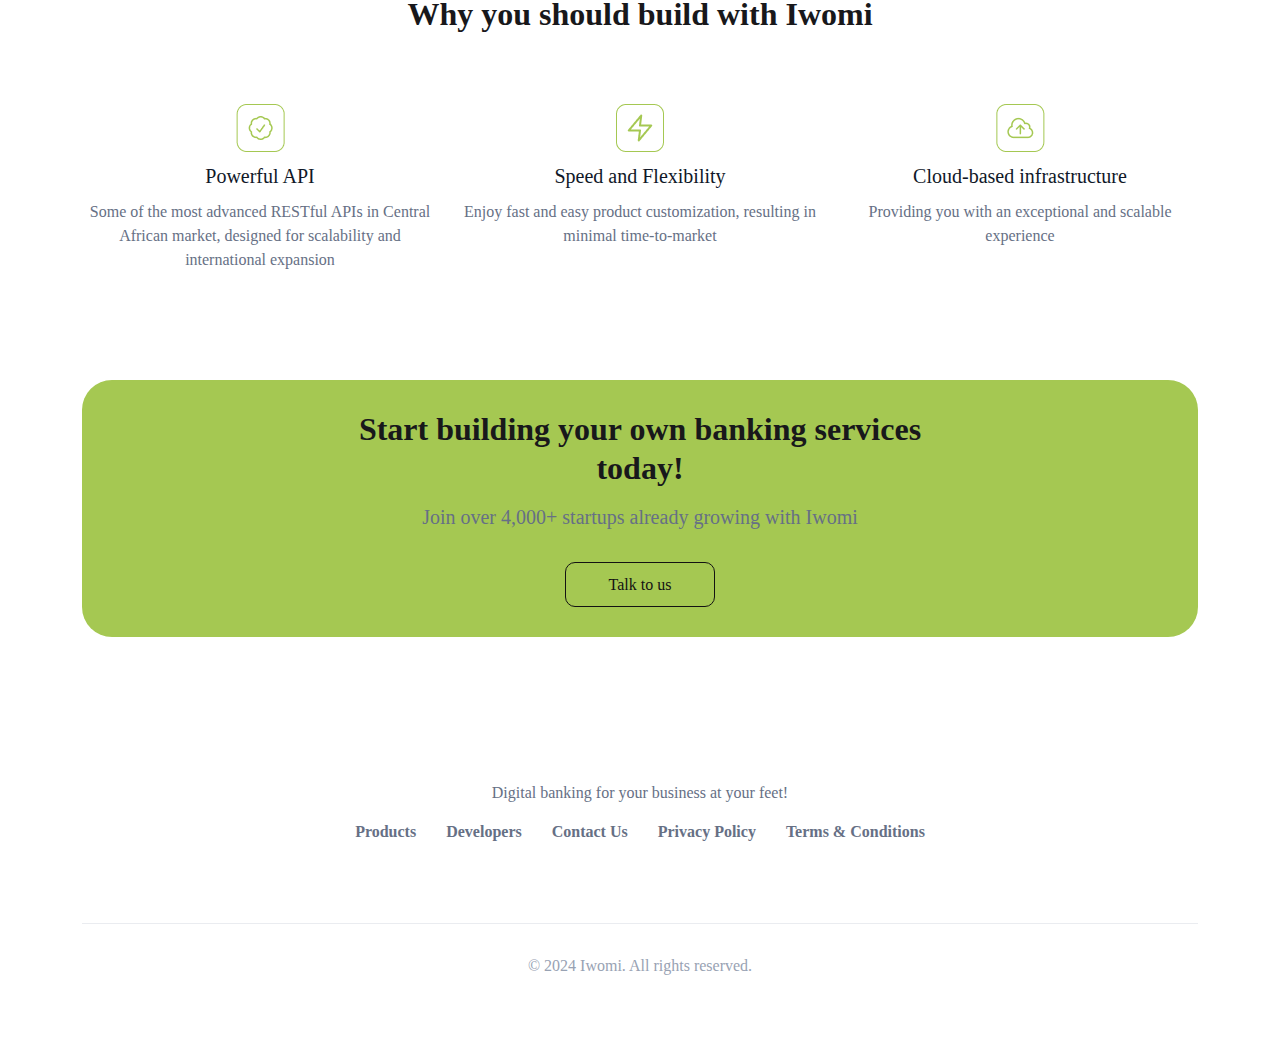
==== commit b38b49d8: "Update index.html" ====
--- a/index.html
+++ b/index.html
@@ -85,7 +85,7 @@
                                 product</span>
                         </div>
                         <div class="Talk">
-                            <a href="/developers.html">
+                            <a href="/contact.html">
                                 <button type="button" class=" cont">Talk to us</button>
                             </a>
 
@@ -355,7 +355,7 @@
                     <div class="col-12 col-lg-4 mb-5">
                         <div>
                             <div class="d-flex justify-content-center">
-                                <img src="./assets/images/db.svg" alt="">
+                                <img src="./assets/images/Frame 427319338.png" alt="">
                             </div>
                             <div class="digi">
                                 <span>Powerful API</span>
@@ -371,7 +371,7 @@
                     <div class="col-12 col-lg-4 mb-5">
                         <div>
                             <div class="d-flex justify-content-center">
-                                <img src="./assets/images/pay.svg" alt="">
+                                <img src="./assets/images/speed.png" alt="">
                             </div>
                             <div class="digi">
                                 <span>Speed and Flexibility</span>
@@ -386,7 +386,7 @@
                     <div class="col-12 col-lg-4 mb-5">
                         <div>
                             <div class="d-flex justify-content-center">
-                                <img src="./assets/images/lend.svg" alt="">
+                                <img src="./assets/images/cloud.png" alt="">
                             </div>
                             <div class="digi">
                                 <span>Cloud-based infrastructure</span>
